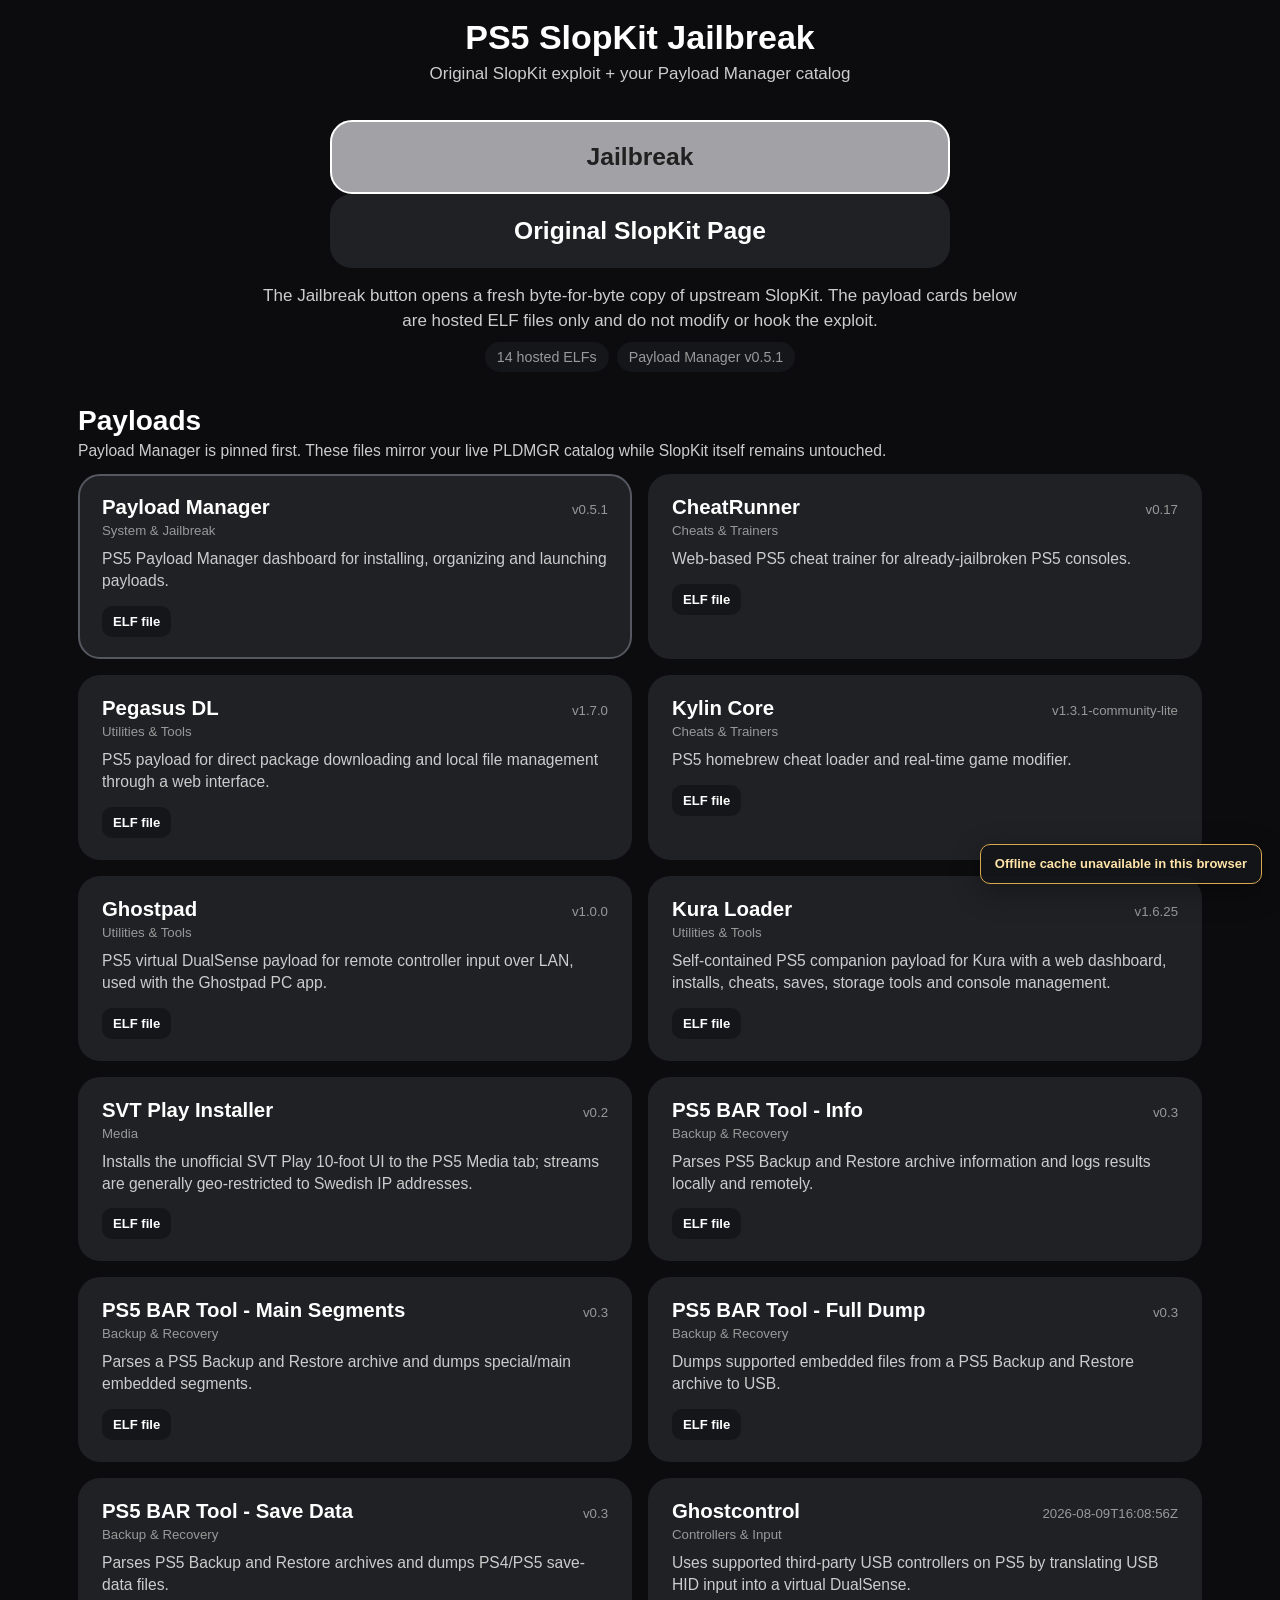
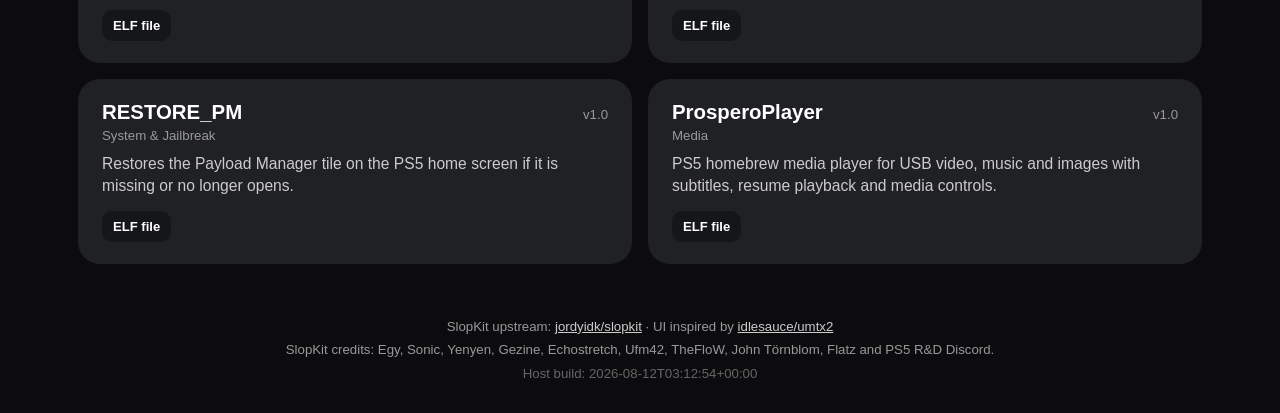
==== index.html @ 604f1b8c "Publish PS5 jailbreak host" ====
<!DOCTYPE html>
<html manifest="cache-original-v4.appcache" lang="en">
<head>
  <meta charset="utf-8">
  <meta name="viewport" content="width=device-width, initial-scale=1">
  <title>PS5 SlopKit Jailbreak</title>
  <link rel="stylesheet" href="main.css">
<style>
#offline-cache-status {
  position: fixed; right: 18px; bottom: 16px; z-index: 99999;
  max-width: 560px; padding: 10px 14px; border-radius: 10px;
  font: 700 13px/1.35 Arial, sans-serif; color: #d8dee9;
  background: rgba(21,22,26,.94); border: 1px solid #4d515a;
  box-shadow: 0 8px 30px rgba(0,0,0,.32);
}
#offline-cache-status.ready { color: #c9f7d5; border-color: #55d17d; }
#offline-cache-status.warn { color: #ffe4a8; border-color: #d8a84e; }
</style>
</head>
<body>
  <header class="topbar">
    <h1>PS5 SlopKit Jailbreak</h1>
    <p>Original SlopKit exploit + your Payload Manager catalog</p>
  </header>

  <main>
    <section class="hero">
      <a id="run-jb" class="btn primary" href="original/slopkit/poops.html?go=1&amp;auto=1&amp;trigger=netcontrol&amp;payload=1&amp;v=17">Jailbreak</a>
      <a class="btn" href="original/index.html">Original SlopKit Page</a>
      <p class="hint">The Jailbreak button opens a fresh byte-for-byte copy of upstream SlopKit. The payload cards below are hosted ELF files only and do not modify or hook the exploit.</p>
      <div class="stats">
        <span>14 hosted ELFs</span>
        <span>Payload Manager v0.5.1</span>
      </div>
    </section>

    <section class="payload-section">
      <div class="section-heading">
        <div>
          <h2>Payloads</h2>
          <p>Payload Manager is pinned first. These files mirror your live PLDMGR catalog while SlopKit itself remains untouched.</p>
        </div>
      </div>
      <div class="payload-grid">
<a class="payload-card featured" href="payloads/pldmgr_v0.5.1.elf">
  <div class="payload-card-top">
    <span class="payload-name">Payload Manager</span>
    <span class="payload-version">v0.5.1</span>
  </div>
  <div class="payload-category">System &amp; Jailbreak</div>
  <p>PS5 Payload Manager dashboard for installing, organizing and launching payloads.</p>
  <span class="payload-action">ELF file</span>
</a>
<a class="payload-card" href="payloads/CheatRunner.elf">
  <div class="payload-card-top">
    <span class="payload-name">CheatRunner</span>
    <span class="payload-version">v0.17</span>
  </div>
  <div class="payload-category">Cheats &amp; Trainers</div>
  <p>Web-based PS5 cheat trainer for already-jailbroken PS5 consoles.</p>
  <span class="payload-action">ELF file</span>
</a>
<a class="payload-card" href="payloads/pegasus_dl.elf">
  <div class="payload-card-top">
    <span class="payload-name">Pegasus DL</span>
    <span class="payload-version">v1.7.0</span>
  </div>
  <div class="payload-category">Utilities &amp; Tools</div>
  <p>PS5 payload for direct package downloading and local file management through a web interface.</p>
  <span class="payload-action">ELF file</span>
</a>
<a class="payload-card" href="payloads/kylin-core.elf">
  <div class="payload-card-top">
    <span class="payload-name">Kylin Core</span>
    <span class="payload-version">v1.3.1-community-lite</span>
  </div>
  <div class="payload-category">Cheats &amp; Trainers</div>
  <p>PS5 homebrew cheat loader and real-time game modifier.</p>
  <span class="payload-action">ELF file</span>
</a>
<a class="payload-card" href="payloads/ghostpad.elf">
  <div class="payload-card-top">
    <span class="payload-name">Ghostpad</span>
    <span class="payload-version">v1.0.0</span>
  </div>
  <div class="payload-category">Utilities &amp; Tools</div>
  <p>PS5 virtual DualSense payload for remote controller input over LAN, used with the Ghostpad PC app.</p>
  <span class="payload-action">ELF file</span>
</a>
<a class="payload-card" href="payloads/kura-loader.elf">
  <div class="payload-card-top">
    <span class="payload-name">Kura Loader</span>
    <span class="payload-version">v1.6.25</span>
  </div>
  <div class="payload-category">Utilities &amp; Tools</div>
  <p>Self-contained PS5 companion payload for Kura with a web dashboard, installs, cheats, saves, storage tools and console management.</p>
  <span class="payload-action">ELF file</span>
</a>
<a class="payload-card" href="payloads/svtplay-install.elf">
  <div class="payload-card-top">
    <span class="payload-name">SVT Play Installer</span>
    <span class="payload-version">v0.2</span>
  </div>
  <div class="payload-category">Media</div>
  <p>Installs the unofficial SVT Play 10-foot UI to the PS5 Media tab; streams are generally geo-restricted to Swedish IP addresses.</p>
  <span class="payload-action">ELF file</span>
</a>
<a class="payload-card" href="payloads/ps5-bar-tool_info.elf">
  <div class="payload-card-top">
    <span class="payload-name">PS5 BAR Tool - Info</span>
    <span class="payload-version">v0.3</span>
  </div>
  <div class="payload-category">Backup &amp; Recovery</div>
  <p>Parses PS5 Backup and Restore archive information and logs results locally and remotely.</p>
  <span class="payload-action">ELF file</span>
</a>
<a class="payload-card" href="payloads/ps5-bar-tool_dump_main_segments.elf">
  <div class="payload-card-top">
    <span class="payload-name">PS5 BAR Tool - Main Segments</span>
    <span class="payload-version">v0.3</span>
  </div>
  <div class="payload-category">Backup &amp; Recovery</div>
  <p>Parses a PS5 Backup and Restore archive and dumps special/main embedded segments.</p>
  <span class="payload-action">ELF file</span>
</a>
<a class="payload-card" href="payloads/ps5-bar-tool_dump_all.elf">
  <div class="payload-card-top">
    <span class="payload-name">PS5 BAR Tool - Full Dump</span>
    <span class="payload-version">v0.3</span>
  </div>
  <div class="payload-category">Backup &amp; Recovery</div>
  <p>Dumps supported embedded files from a PS5 Backup and Restore archive to USB.</p>
  <span class="payload-action">ELF file</span>
</a>
<a class="payload-card" href="payloads/ps5-bar-tool_savedata.elf">
  <div class="payload-card-top">
    <span class="payload-name">PS5 BAR Tool - Save Data</span>
    <span class="payload-version">v0.3</span>
  </div>
  <div class="payload-category">Backup &amp; Recovery</div>
  <p>Parses PS5 Backup and Restore archives and dumps PS4/PS5 save-data files.</p>
  <span class="payload-action">ELF file</span>
</a>
<a class="payload-card" href="payloads/ghost-control-x10-ds4.elf">
  <div class="payload-card-top">
    <span class="payload-name">Ghostcontrol</span>
    <span class="payload-version">2026-08-09T16:08:56Z</span>
  </div>
  <div class="payload-category">Controllers &amp; Input</div>
  <p>Uses supported third-party USB controllers on PS5 by translating USB HID input into a virtual DualSense.</p>
  <span class="payload-action">ELF file</span>
</a>
<a class="payload-card" href="payloads/RESTORE_PM.elf">
  <div class="payload-card-top">
    <span class="payload-name">RESTORE_PM</span>
    <span class="payload-version">v1.0</span>
  </div>
  <div class="payload-category">System &amp; Jailbreak</div>
  <p>Restores the Payload Manager tile on the PS5 home screen if it is missing or no longer opens.</p>
  <span class="payload-action">ELF file</span>
</a>
<a class="payload-card" href="payloads/ProsperoPlayer_MediaLauncher.elf">
  <div class="payload-card-top">
    <span class="payload-name">ProsperoPlayer</span>
    <span class="payload-version">v1.0</span>
  </div>
  <div class="payload-category">Media</div>
  <p>PS5 homebrew media player for USB video, music and images with subtitles, resume playback and media controls.</p>
  <span class="payload-action">ELF file</span>
</a>
      </div>
    </section>
  </main>

  <footer>
    <p>SlopKit upstream: <a href="https://github.com/jordyidk/slopkit">jordyidk/slopkit</a> · UI inspired by <a href="https://github.com/idlesauce/umtx2">idlesauce/umtx2</a></p>
    <p>SlopKit credits: Egy, Sonic, Yenyen, Gezine, Echostretch, Ufm42, TheFloW, John Törnblom, Flatz and PS5 R&amp;D Discord.</p>
    <p class="build">Host build: 2026-08-12T03:12:54+00:00</p>
  </footer>

  <script>
  (function () {
    try {
      var first = document.getElementById('run-jb');
      if (first) first.focus();
    } catch (e) {}
  })();
  </script>
<div id="offline-cache-status" role="status">Offline cache: preparing...</div>
<script>
(function () {
  var box = document.getElementById('offline-cache-status');
  function setStatus(text, cls) {
    if (!box) return;
    box.textContent = text;
    box.className = cls || '';
  }
  try {
    var ac = window.applicationCache;
    if (!ac) {
      setStatus('Offline cache unavailable in this browser', 'warn');
      return;
    }
    ac.addEventListener('checking', function () { setStatus('Offline cache: checking...', ''); });
    ac.addEventListener('downloading', function () {
      setStatus('Offline cache: downloading untouched SlopKit + Payload Manager...', '');
    });
    ac.addEventListener('progress', function (e) {
      if (e && e.total) setStatus('Offline cache: ' + e.loaded + ' / ' + e.total + ' files', '');
    });
    ac.addEventListener('cached', function () {
      setStatus('Offline jailbreak ready ✓ Untouched SlopKit + Payload Manager cached', 'ready');
    });
    ac.addEventListener('noupdate', function () { setStatus('Offline jailbreak ready ✓', 'ready'); });
    ac.addEventListener('updateready', function () {
      try { ac.swapCache(); } catch (e) {}
      setStatus('Offline cache updated ✓ Reload once', 'ready');
    });
    ac.addEventListener('error', function () {
      if (typeof navigator !== 'undefined' && navigator.onLine === false)
        setStatus('Offline mode ✓ Using cached untouched SlopKit', 'ready');
      else
        setStatus('Offline cache incomplete — keep internet on and reload', 'warn');
    });
  } catch (e) {
    setStatus('Offline cache status unavailable', 'warn');
  }
})();
</script>
</body>
</html>
---- main.css ----
:root {
  --text-primary:#fff;
  --text-secondary:#ccc;
  --text-tertiary:#999;
  --bg:#0c0c0f;
  --surface:#202125;
  --surface-2:#15161a;
  --hover:#a2a2a6;
  --hover-text:#202020;
  font-size:17px;
}
* { box-sizing:border-box; }
html, body { margin:0; min-height:100%; background:var(--bg); color:var(--text-primary); font-family:Arial, Helvetica, sans-serif; }
body { min-height:100vh; display:flex; flex-direction:column; user-select:none; -webkit-user-select:none; }
a { color:inherit; }
.topbar { text-align:center; padding:18px 20px 8px; }
.topbar h1 { margin:0; font-size:2rem; }
.topbar p { color:var(--text-secondary); margin:7px 0 0; }
main { width:100%; max-width:1180px; margin:0 auto; padding:10px 28px 30px; flex:1; }
.hero { display:flex; flex-direction:column; align-items:center; justify-content:center; padding:18px 0 28px; }
.btn {
  display:inline-block; width:90%; max-width:620px; padding:18px 32px; border-radius:22px;
  background:var(--surface); color:#fff; text-decoration:none; text-align:center;
  font-weight:800; font-size:1.45rem; line-height:2rem; border:2px solid transparent;
  transition:background-color .2s ease, color .2s ease, border-color .2s ease;
}
.btn:focus, .btn:hover { outline:none; background:var(--hover); color:var(--hover-text); border-color:#fff; }
.hint { max-width:760px; text-align:center; color:var(--text-secondary); margin:16px 0 9px; line-height:1.45; }
.stats { display:flex; flex-wrap:wrap; justify-content:center; gap:8px; }
.stats span { background:var(--surface-2); color:var(--text-tertiary); border-radius:999px; padding:7px 12px; font-size:.84rem; }
.payload-section { margin-top:5px; }
.section-heading { display:flex; align-items:end; justify-content:space-between; margin:0 0 14px; }
.section-heading h2 { margin:0; font-size:1.65rem; }
.section-heading p { margin:5px 0 0; color:var(--text-secondary); font-size:.92rem; }
.payload-grid { display:grid; grid-template-columns:repeat(2, minmax(0, 1fr)); gap:16px; }
.payload-card {
  display:block; min-height:174px; padding:20px 22px; border-radius:22px;
  background:var(--surface); border:2px solid transparent; text-decoration:none; color:#fff;
  transition:background-color .2s ease, color .2s ease, border-color .2s ease;
}
.payload-card.featured { border-color:#555861; }
.payload-card:focus, .payload-card:hover { outline:none; background:var(--hover); color:var(--hover-text); border-color:#fff; }
.payload-card-top { display:flex; justify-content:space-between; gap:12px; align-items:baseline; }
.payload-name { font-size:1.2rem; font-weight:800; }
.payload-version { color:var(--text-tertiary); font-size:.78rem; white-space:nowrap; }
.payload-category { color:var(--text-tertiary); font-size:.78rem; margin-top:4px; }
.payload-card p { color:var(--text-secondary); margin:10px 0 14px; line-height:1.4; font-size:.92rem; }
.payload-action { display:inline-block; background:var(--surface-2); color:#fff; padding:8px 11px; border-radius:10px; font-size:.77rem; font-weight:800; }
.payload-card:focus .payload-version, .payload-card:hover .payload-version,
.payload-card:focus .payload-category, .payload-card:hover .payload-category,
.payload-card:focus p, .payload-card:hover p { color:#444; }
footer { text-align:center; padding:20px 28px 26px; color:var(--text-tertiary); font-size:.78rem; line-height:1.55; }
footer p { margin:3px 0; }
footer a { color:var(--text-secondary); }
footer .build { color:#666; }
@media (max-width:760px) {
  :root { font-size:15px; }
  main { padding-left:16px; padding-right:16px; }
  .payload-grid { grid-template-columns:1fr; }
  .payload-card { min-height:150px; }
}
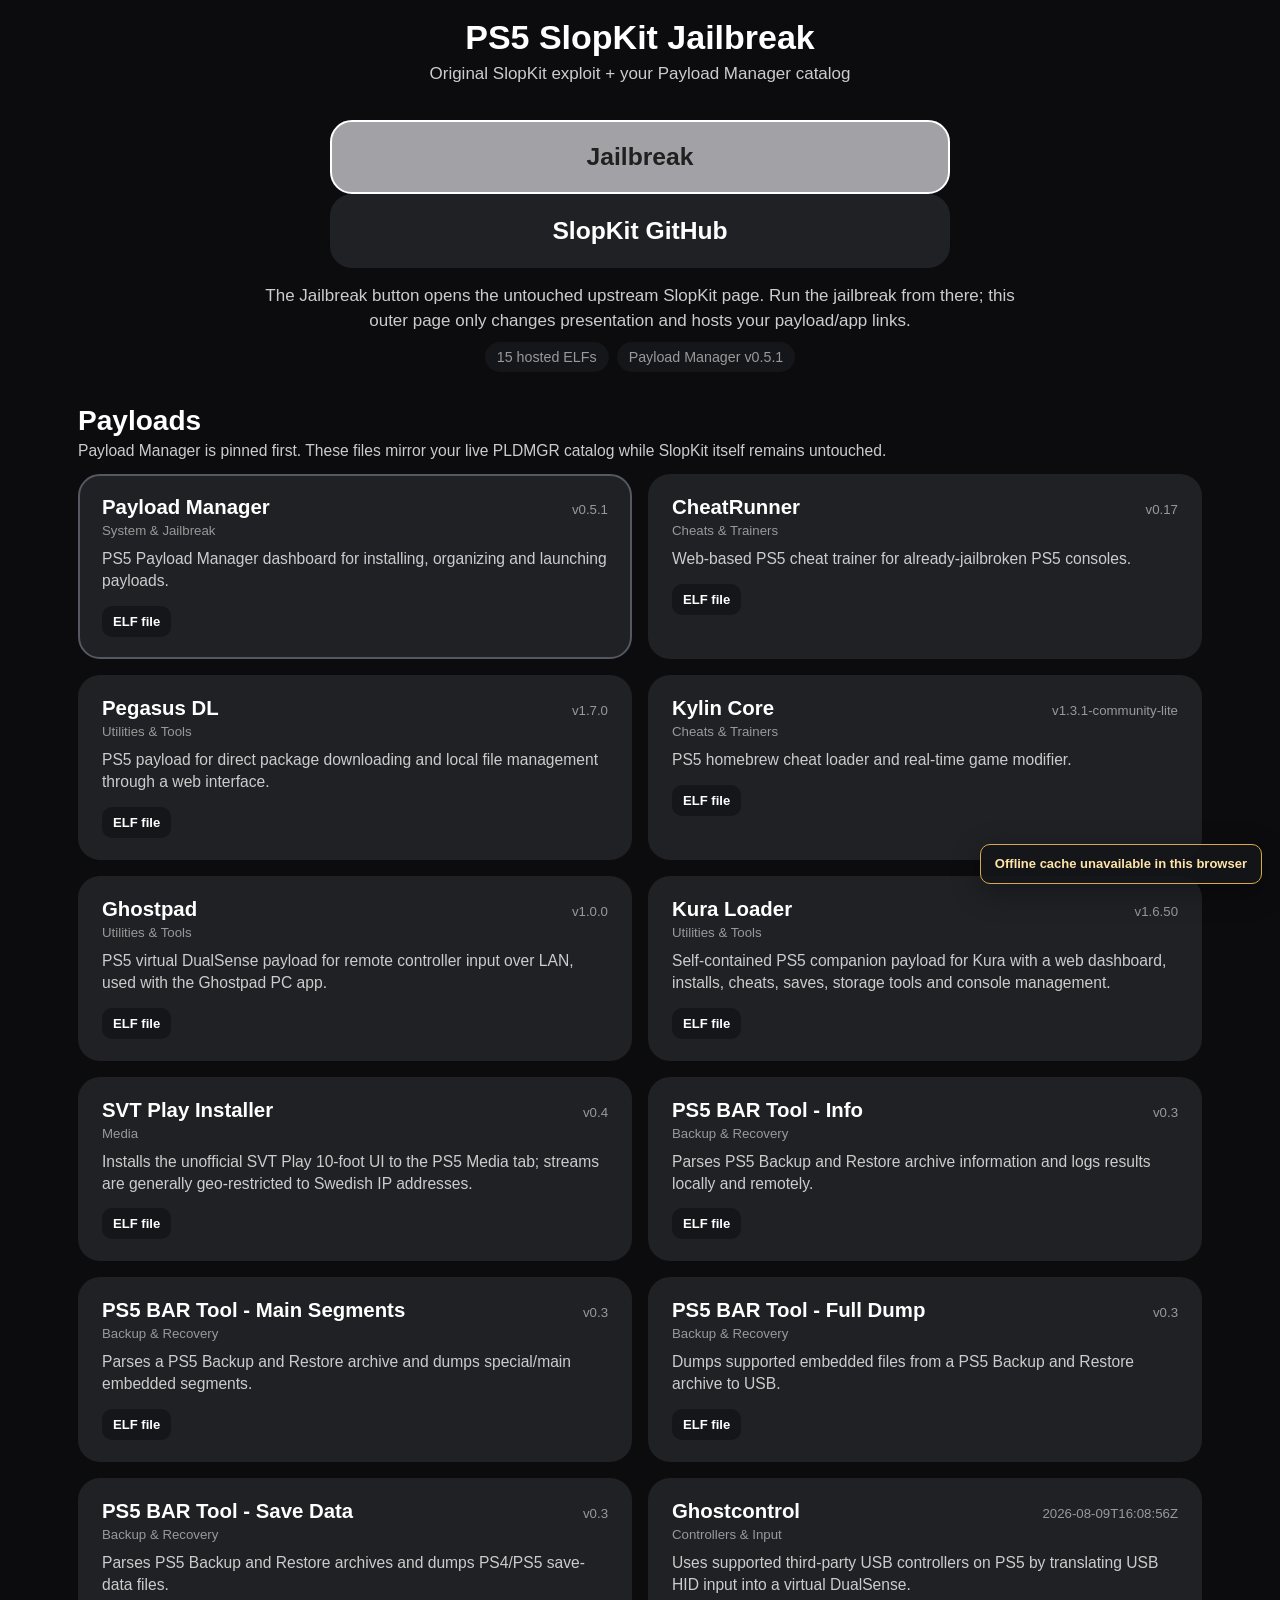
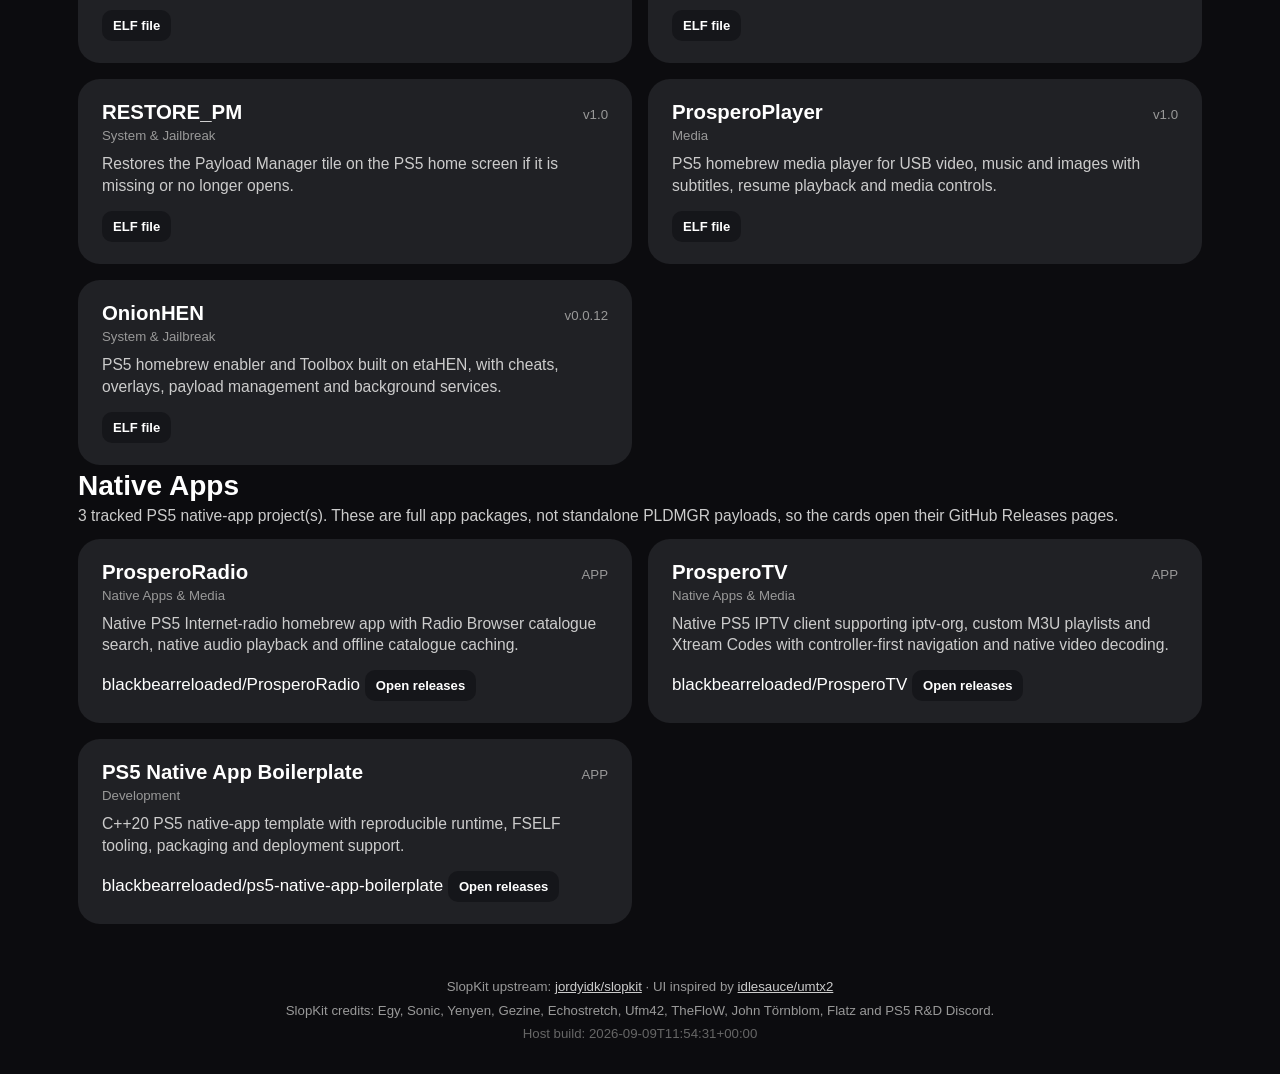
==== commit af8029be: "Publish PS5 jailbreak host" ====
--- a/index.html
+++ b/index.html
@@ -25,11 +25,11 @@
 
   <main>
     <section class="hero">
-      <a id="run-jb" class="btn primary" href="original/slopkit/poops.html?go=1&amp;auto=1&amp;trigger=netcontrol&amp;payload=1&amp;v=17">Jailbreak</a>
-      <a class="btn" href="original/index.html">Original SlopKit Page</a>
-      <p class="hint">The Jailbreak button opens a fresh byte-for-byte copy of upstream SlopKit. The payload cards below are hosted ELF files only and do not modify or hook the exploit.</p>
+      <a id="run-jb" class="btn primary" href="original/index.html">Jailbreak</a>
+      <a class="btn" href="https://github.com/jordyidk/slopkit">SlopKit GitHub</a>
+      <p class="hint">The Jailbreak button opens the untouched upstream SlopKit page. Run the jailbreak from there; this outer page only changes presentation and hosts your payload/app links.</p>
       <div class="stats">
-        <span>14 hosted ELFs</span>
+        <span>15 hosted ELFs</span>
         <span>Payload Manager v0.5.1</span>
       </div>
     </section>
@@ -90,7 +90,7 @@
 <a class="payload-card" href="payloads/kura-loader.elf">
   <div class="payload-card-top">
     <span class="payload-name">Kura Loader</span>
-    <span class="payload-version">v1.6.25</span>
+    <span class="payload-version">v1.6.50</span>
   </div>
   <div class="payload-category">Utilities &amp; Tools</div>
   <p>Self-contained PS5 companion payload for Kura with a web dashboard, installs, cheats, saves, storage tools and console management.</p>
@@ -99,7 +99,7 @@
 <a class="payload-card" href="payloads/svtplay-install.elf">
   <div class="payload-card-top">
     <span class="payload-name">SVT Play Installer</span>
-    <span class="payload-version">v0.2</span>
+    <span class="payload-version">v0.4</span>
   </div>
   <div class="payload-category">Media</div>
   <p>Installs the unofficial SVT Play 10-foot UI to the PS5 Media tab; streams are generally geo-restricted to Swedish IP addresses.</p>
@@ -167,6 +167,56 @@
   <div class="payload-category">Media</div>
   <p>PS5 homebrew media player for USB video, music and images with subtitles, resume playback and media controls.</p>
   <span class="payload-action">ELF file</span>
+</a>
+<a class="payload-card" href="payloads/OnionHEN.elf">
+  <div class="payload-card-top">
+    <span class="payload-name">OnionHEN</span>
+    <span class="payload-version">v0.0.12</span>
+  </div>
+  <div class="payload-category">System &amp; Jailbreak</div>
+  <p>PS5 homebrew enabler and Toolbox built on etaHEN, with cheats, overlays, payload management and background services.</p>
+  <span class="payload-action">ELF file</span>
+</a>
+      </div>
+    </section>
+
+    <section class="payload-section">
+      <div class="section-heading">
+        <div>
+          <h2>Native Apps</h2>
+          <p>3 tracked PS5 native-app project(s). These are full app packages, not standalone PLDMGR payloads, so the cards open their GitHub Releases pages.</p>
+        </div>
+      </div>
+      <div class="payload-grid">
+<a class="payload-card" href="https://github.com/blackbearreloaded/ProsperoRadio/releases">
+  <div class="payload-card-top">
+    <span class="payload-name">ProsperoRadio</span>
+    <span class="payload-version">APP</span>
+  </div>
+  <div class="payload-category">Native Apps &amp; Media</div>
+  <p>Native PS5 Internet-radio homebrew app with Radio Browser catalogue search, native audio playback and offline catalogue caching.</p>
+  <span class="payload-meta">blackbearreloaded/ProsperoRadio</span>
+  <span class="payload-action">Open releases</span>
+</a>
+<a class="payload-card" href="https://github.com/blackbearreloaded/ProsperoTV/releases">
+  <div class="payload-card-top">
+    <span class="payload-name">ProsperoTV</span>
+    <span class="payload-version">APP</span>
+  </div>
+  <div class="payload-category">Native Apps &amp; Media</div>
+  <p>Native PS5 IPTV client supporting iptv-org, custom M3U playlists and Xtream Codes with controller-first navigation and native video decoding.</p>
+  <span class="payload-meta">blackbearreloaded/ProsperoTV</span>
+  <span class="payload-action">Open releases</span>
+</a>
+<a class="payload-card" href="https://github.com/blackbearreloaded/ps5-native-app-boilerplate/releases">
+  <div class="payload-card-top">
+    <span class="payload-name">PS5 Native App Boilerplate</span>
+    <span class="payload-version">APP</span>
+  </div>
+  <div class="payload-category">Development</div>
+  <p>C++20 PS5 native-app template with reproducible runtime, FSELF tooling, packaging and deployment support.</p>
+  <span class="payload-meta">blackbearreloaded/ps5-native-app-boilerplate</span>
+  <span class="payload-action">Open releases</span>
 </a>
       </div>
     </section>
@@ -175,7 +225,7 @@
   <footer>
     <p>SlopKit upstream: <a href="https://github.com/jordyidk/slopkit">jordyidk/slopkit</a> · UI inspired by <a href="https://github.com/idlesauce/umtx2">idlesauce/umtx2</a></p>
     <p>SlopKit credits: Egy, Sonic, Yenyen, Gezine, Echostretch, Ufm42, TheFloW, John Törnblom, Flatz and PS5 R&amp;D Discord.</p>
-    <p class="build">Host build: 2026-08-12T03:12:54+00:00</p>
+    <p class="build">Host build: 2026-09-09T11:54:31+00:00</p>
   </footer>
 
   <script>
